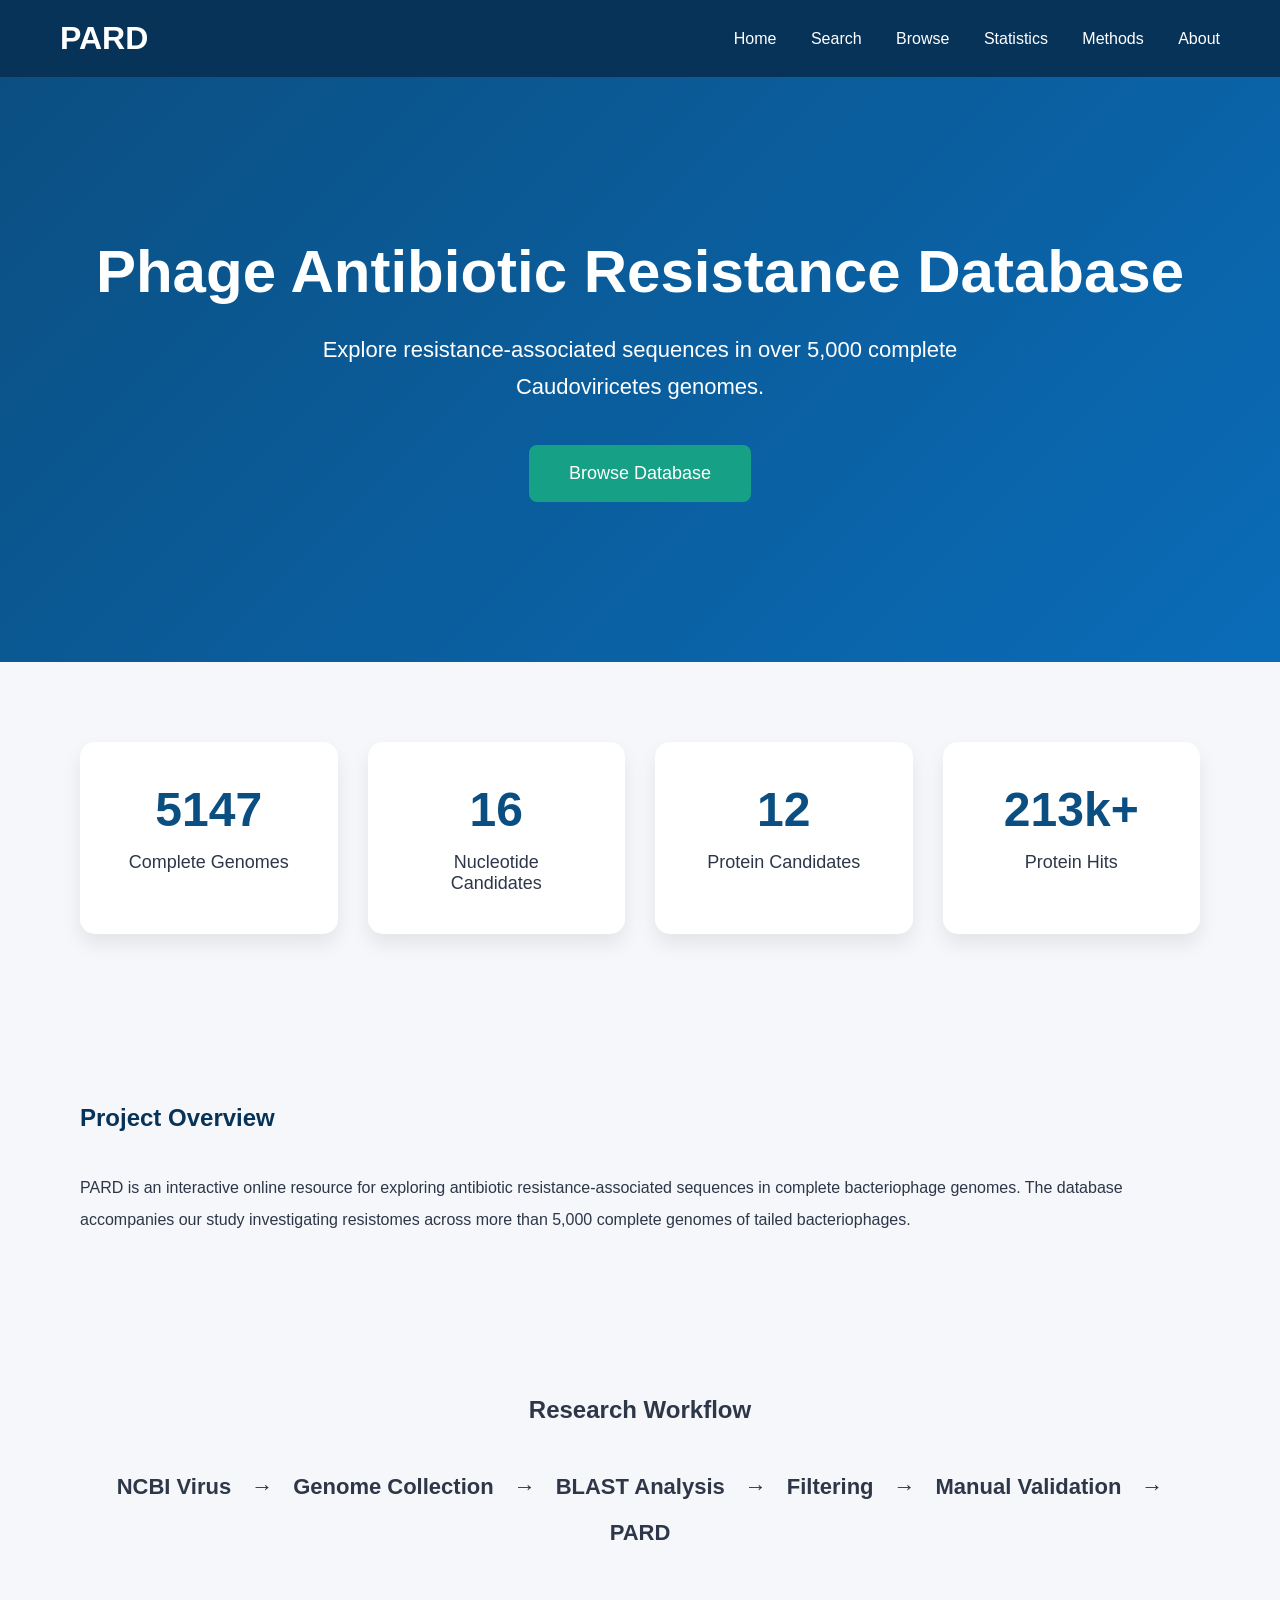
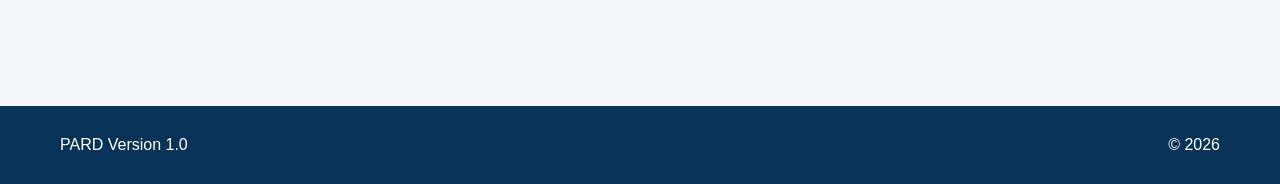
==== dev/index.html @ 7e2e26cc "baseline" ====
<!DOCTYPE html>
<html lang="en">

<head>

    <meta charset="UTF-8">
    <meta name="viewport"
          content="width=device-width, initial-scale=1.0">

    <title>PARD | Phage Antibiotic Resistance Database</title>

    <link rel="stylesheet"
          href="css/style.css">

</head>

<body>

<header>

    <div class="logo">

        PARD

    </div>

    <nav>

        <a href="#">Home</a>
        <a href="pages/search.html">Search</a>
        <a href="pages/browse.html">Browse</a>
        <a href="pages/statistics.html">Statistics</a>
        <a href="pages/methods.html">Methods</a>
        <a href="pages/about.html">About</a>

    </nav>

</header>

<section class="hero">

    <div class="hero-content">

        <h1>
            Phage Antibiotic Resistance Database
        </h1>

        <p>

            Explore resistance-associated sequences in over
            5,000 complete Caudoviricetes genomes.

        </p>

        <button id="browseButton">

            Browse Database

        </button>

    </div>

</section>

<section class="stats">

    <div class="card">

        <h2>5147</h2>

        <p>Complete Genomes</p>

    </div>

    <div class="card">

        <h2>16</h2>

        <p>Nucleotide Candidates</p>

    </div>

    <div class="card">

        <h2>12</h2>

        <p>Protein Candidates</p>

    </div>

    <div class="card">

        <h2>213k+</h2>

        <p>Protein Hits</p>

    </div>

</section>

<section class="overview">

<h2>

Project Overview

</h2>

<p>

PARD is an interactive online resource for exploring
antibiotic resistance-associated sequences in complete
bacteriophage genomes. The database accompanies our
study investigating resistomes across more than
5,000 complete genomes of tailed bacteriophages.

</p>

</section>

<section class="workflow">

<h2>

Research Workflow

</h2>

<div class="workflow-box">

NCBI Virus

<span>→</span>

Genome Collection

<span>→</span>

BLAST Analysis

<span>→</span>

Filtering

<span>→</span>

Manual Validation

<span>→</span>

PARD

</div>

</section>

<footer>

<div>

PARD Version 1.0

</div>

<div>

© 2026

</div>

</footer>

<script src="js/app.js"></script>

</body>

</html>
---- dev/css/style.css ----
*{
    margin:0;
    padding:0;
    box-sizing:border-box;
}

body{

    font-family:Arial,Helvetica,sans-serif;

    background:#f5f7fa;

    color:#2d3748;

}

header{

    display:flex;

    justify-content:space-between;

    align-items:center;

    padding:20px 60px;

    background:#083358;

    color:white;

    position:sticky;

    top:0;

}

.logo{

    font-size:32px;

    font-weight:bold;

}

nav a{

    color:white;

    text-decoration:none;

    margin-left:30px;

    transition:.3s;

}

nav a:hover{

    color:#80d4ff;

}

.hero{

    height:65vh;

    display:flex;

    justify-content:center;

    align-items:center;

    text-align:center;

    background:linear-gradient(135deg,#0b4f82,#0a6cb8);

    color:white;

}

.hero h1{

    font-size:60px;

    margin-bottom:25px;

}

.hero p{

    width:700px;

    max-width:90%;

    margin:auto;

    line-height:1.7;

    font-size:22px;

}

.hero button{

    margin-top:40px;

    padding:18px 40px;

    border:none;

    border-radius:8px;

    background:#16a085;

    color:white;

    font-size:18px;

    cursor:pointer;

}

.hero button:hover{

    background:#1abc9c;

}

.stats{

    display:grid;

    grid-template-columns:repeat(4,1fr);

    gap:30px;

    padding:80px;

}

.card{

    background:white;

    padding:40px;

    border-radius:15px;

    text-align:center;

    box-shadow:0 10px 20px rgba(0,0,0,.08);

}

.card h2{

    font-size:48px;

    color:#0b4f82;

}

.card p{

    margin-top:15px;

    font-size:18px;

}

.overview{

    padding:80px;

    line-height:2;

}

.overview h2{

    color:#083358;

    margin-bottom:30px;

}

.workflow{

    padding:80px;

    text-align:center;

}

.workflow h2{

    margin-bottom:50px;

}

.workflow-box{

    display:flex;

    justify-content:center;

    align-items:center;

    gap:20px;

    flex-wrap:wrap;

    font-size:22px;

    font-weight:bold;

}

footer{

    margin-top:80px;

    background:#083358;

    color:white;

    display:flex;

    justify-content:space-between;

    padding:30px 60px;

}

@media(max-width:900px){

.stats{

grid-template-columns:1fr 1fr;

}

.hero h1{

font-size:42px;

}

}

@media(max-width:600px){

.stats{

grid-template-columns:1fr;

}

header{

flex-direction:column;

}

nav{

margin-top:20px;

}

}
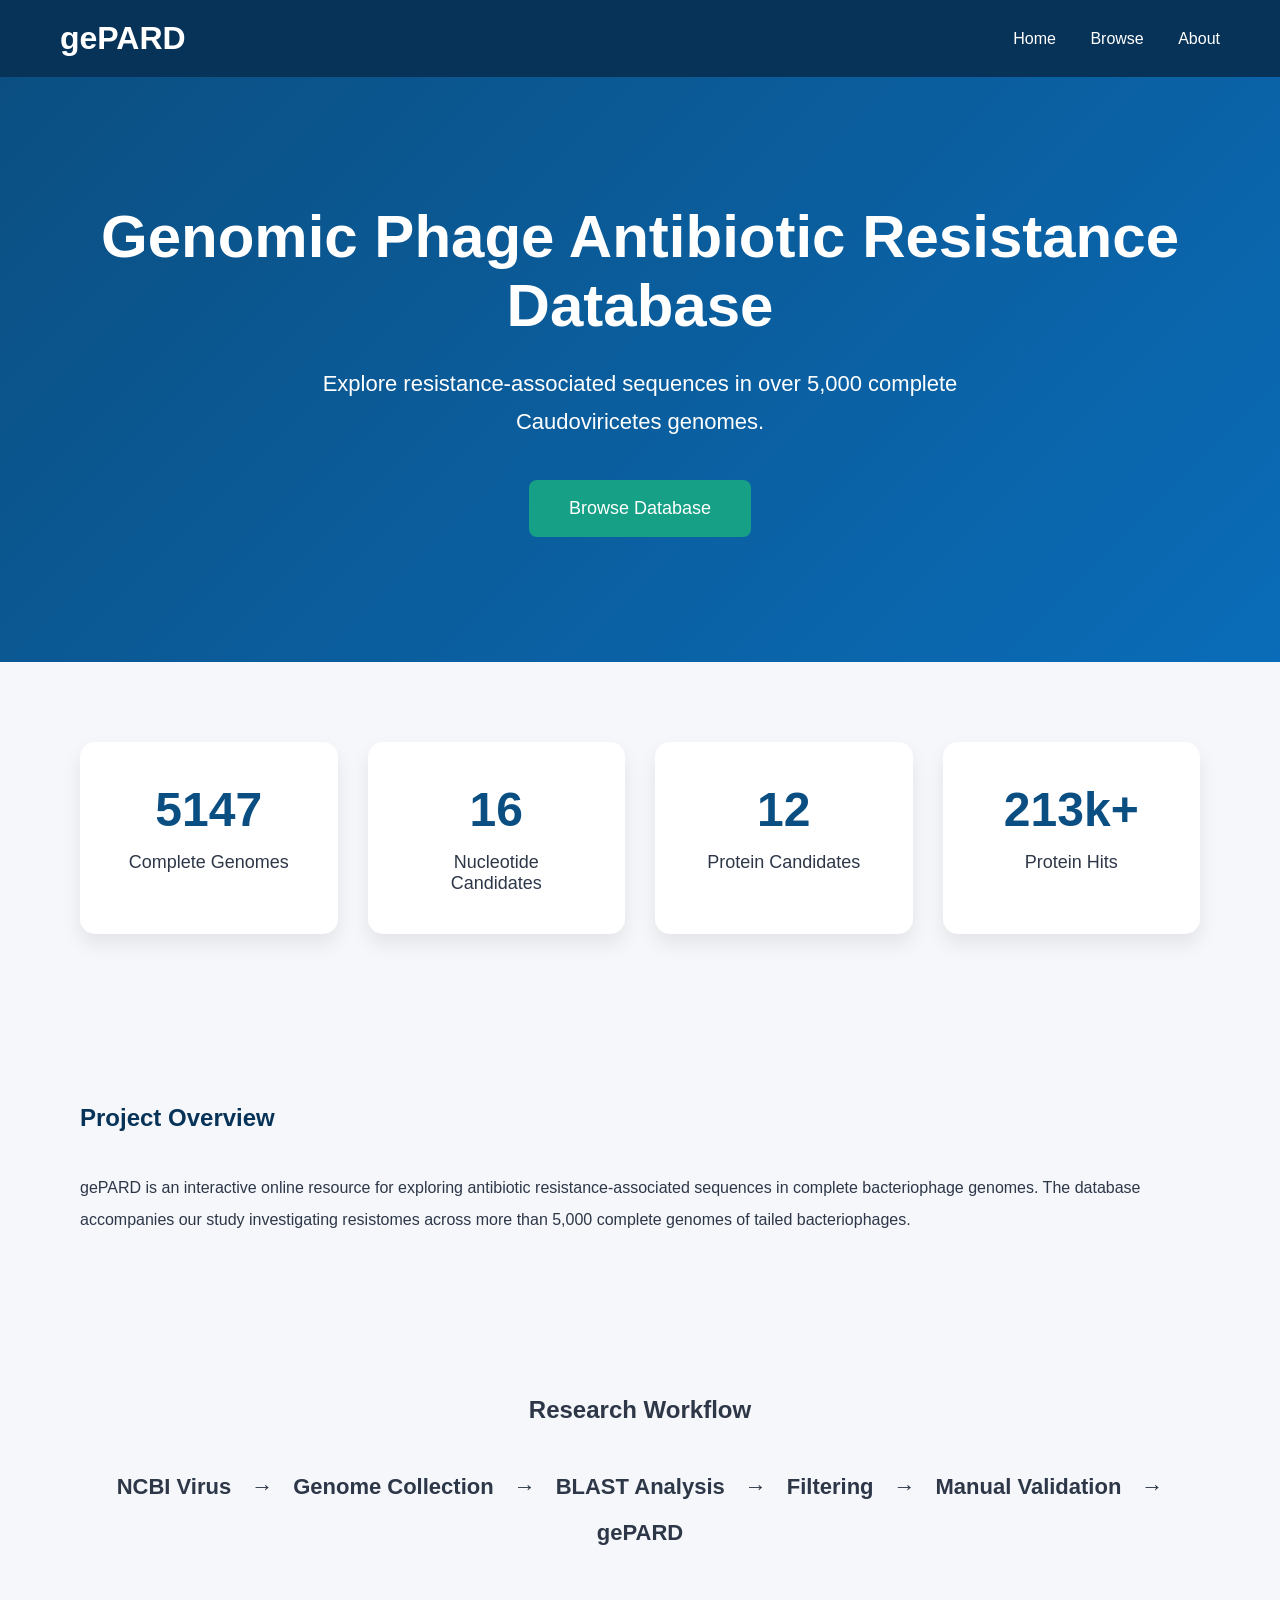
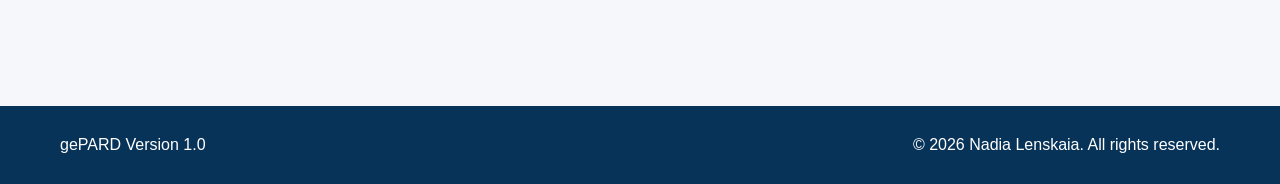
==== commit 045c9287: "restored gePARD to its former glory and fixed bugs yaygit status!" ====
--- a/dev/index.html
+++ b/dev/index.html
@@ -7,7 +7,7 @@
     <meta name="viewport"
           content="width=device-width, initial-scale=1.0">
 
-    <title>PARD | Phage Antibiotic Resistance Database</title>
+    <title>gePARD | Phage Antibiotic Resistance Database</title>
 
     <link rel="stylesheet"
           href="css/style.css">
@@ -20,17 +20,17 @@
 
     <div class="logo">
 
-        PARD
+        gePARD
 
     </div>
 
     <nav>
 
-        <a href="#">Home</a>
-        <a href="pages/search.html">Search</a>
-        <a href="pages/browse.html">Browse</a>
+        <a href="#">Home</a> <!--
+        <a href="pages/search.html">Search</a> -->
+        <a href="pages/browse.html">Browse</a> <!--
         <a href="pages/statistics.html">Statistics</a>
-        <a href="pages/methods.html">Methods</a>
+        <a href="pages/methods.html">Methods</a> -->
         <a href="pages/about.html">About</a>
 
     </nav>
@@ -42,7 +42,7 @@
     <div class="hero-content">
 
         <h1>
-            Phage Antibiotic Resistance Database
+           Genomic Phage Antibiotic Resistance Database
         </h1>
 
         <p>
@@ -108,7 +108,7 @@
 
 <p>
 
-PARD is an interactive online resource for exploring
+gePARD is an interactive online resource for exploring
 antibiotic resistance-associated sequences in complete
 bacteriophage genomes. The database accompanies our
 study investigating resistomes across more than
@@ -148,7 +148,7 @@
 
 <span>→</span>
 
-PARD
+gePARD
 
 </div>
 
@@ -158,18 +158,19 @@
 
 <div>
 
-PARD Version 1.0
+gePARD Version 1.0
 
 </div>
 
 <div>
 
-© 2026
+© 2026 Nadia Lenskaia. All rights reserved.
 
 </div>
 
 </footer>
 
+<script src="js/database.js"></script>
 <script src="js/app.js"></script>
 
 </body>
--- a/dev/css/style.css
+++ b/dev/css/style.css
@@ -14,250 +14,261 @@
 
 }
 
+header {
+
+    display: flex;
+
+    justify-content: space-between;
+
+    align-items: center;
+
+    padding: 20px 60px;
+
+    background: #083358;
+
+    color: white;
+
+    position: sticky;
+
+    top: 0;
+
+    z-index: 1000;
+
+}
+
+.logo{
+
+    color:white;
+
+    text-decoration: none;
+
+    font-size:32px;
+
+    font-weight:bold;
+
+}
+
+nav a{
+
+    color:white;
+
+    text-decoration:none;
+
+    margin-left:30px;
+
+    transition:.3s;
+
+}
+
+nav a:hover{
+
+    color:#80d4ff;
+
+}
+
+nav a.active {
+    font-weight: 700;
+    border-bottom: 2px solid currentColor;
+}
+
+.hero{
+
+    height:65vh;
+
+    display:flex;
+
+    justify-content:center;
+
+    align-items:center;
+
+    text-align:center;
+
+    background:linear-gradient(135deg,#0b4f82,#0a6cb8);
+
+    color:white;
+
+}
+
+.hero h1{
+
+    font-size:60px;
+
+    margin-bottom:25px;
+
+}
+
+.hero p{
+
+    width:700px;
+
+    max-width:90%;
+
+    margin:auto;
+
+    line-height:1.7;
+
+    font-size:22px;
+
+}
+
+.hero button{
+
+    margin-top:40px;
+
+    padding:18px 40px;
+
+    border:none;
+
+    border-radius:8px;
+
+    background:#16a085;
+
+    color:white;
+
+    font-size:18px;
+
+    cursor:pointer;
+
+}
+
+.hero button:hover{
+
+    background:#1abc9c;
+
+}
+
+.stats{
+
+    display:grid;
+
+    grid-template-columns:repeat(4,1fr);
+
+    gap:30px;
+
+    padding:80px;
+
+}
+
+.card{
+
+    background:white;
+
+    padding:40px;
+
+    border-radius:15px;
+
+    text-align:center;
+
+    box-shadow:0 10px 20px rgba(0,0,0,.08);
+
+}
+
+.card h2{
+
+    font-size:48px;
+
+    color:#0b4f82;
+
+}
+
+.card p{
+
+    margin-top:15px;
+
+    font-size:18px;
+
+}
+
+.overview{
+
+    padding:80px;
+
+    line-height:2;
+
+}
+
+.overview h2{
+
+    color:#083358;
+
+    margin-bottom:30px;
+
+}
+
+.workflow{
+
+    padding:80px;
+
+    text-align:center;
+
+}
+
+.workflow h2{
+
+    margin-bottom:50px;
+
+}
+
+.workflow-box{
+
+    display:flex;
+
+    justify-content:center;
+
+    align-items:center;
+
+    gap:20px;
+
+    flex-wrap:wrap;
+
+    font-size:22px;
+
+    font-weight:bold;
+
+}
+
+footer{
+
+    margin-top:80px;
+
+    background:#083358;
+
+    color:white;
+
+    display:flex;
+
+    justify-content:space-between;
+
+    padding:30px 60px;
+
+}
+
+@media(max-width:900px){
+
+.stats{
+
+grid-template-columns:1fr 1fr;
+
+}
+
+.hero h1{
+
+font-size:42px;
+
+}
+
+}
+
+@media(max-width:600px){
+
+.stats{
+
+grid-template-columns:1fr;
+
+}
+
 header{
 
-    display:flex;
-
-    justify-content:space-between;
-
-    align-items:center;
-
-    padding:20px 60px;
-
-    background:#083358;
-
-    color:white;
-
-    position:sticky;
-
-    top:0;
-
-}
-
-.logo{
-
-    font-size:32px;
-
-    font-weight:bold;
-
-}
-
-nav a{
-
-    color:white;
-
-    text-decoration:none;
-
-    margin-left:30px;
-
-    transition:.3s;
-
-}
-
-nav a:hover{
-
-    color:#80d4ff;
-
-}
-
-.hero{
-
-    height:65vh;
-
-    display:flex;
-
-    justify-content:center;
-
-    align-items:center;
-
-    text-align:center;
-
-    background:linear-gradient(135deg,#0b4f82,#0a6cb8);
-
-    color:white;
-
-}
-
-.hero h1{
-
-    font-size:60px;
-
-    margin-bottom:25px;
-
-}
-
-.hero p{
-
-    width:700px;
-
-    max-width:90%;
-
-    margin:auto;
-
-    line-height:1.7;
-
-    font-size:22px;
-
-}
-
-.hero button{
-
-    margin-top:40px;
-
-    padding:18px 40px;
-
-    border:none;
-
-    border-radius:8px;
-
-    background:#16a085;
-
-    color:white;
-
-    font-size:18px;
-
-    cursor:pointer;
-
-}
-
-.hero button:hover{
-
-    background:#1abc9c;
-
-}
-
-.stats{
-
-    display:grid;
-
-    grid-template-columns:repeat(4,1fr);
-
-    gap:30px;
-
-    padding:80px;
-
-}
-
-.card{
-
-    background:white;
-
-    padding:40px;
-
-    border-radius:15px;
-
-    text-align:center;
-
-    box-shadow:0 10px 20px rgba(0,0,0,.08);
-
-}
-
-.card h2{
-
-    font-size:48px;
-
-    color:#0b4f82;
-
-}
-
-.card p{
-
-    margin-top:15px;
-
-    font-size:18px;
-
-}
-
-.overview{
-
-    padding:80px;
-
-    line-height:2;
-
-}
-
-.overview h2{
-
-    color:#083358;
-
-    margin-bottom:30px;
-
-}
-
-.workflow{
-
-    padding:80px;
-
-    text-align:center;
-
-}
-
-.workflow h2{
-
-    margin-bottom:50px;
-
-}
-
-.workflow-box{
-
-    display:flex;
-
-    justify-content:center;
-
-    align-items:center;
-
-    gap:20px;
-
-    flex-wrap:wrap;
-
-    font-size:22px;
-
-    font-weight:bold;
-
-}
-
-footer{
-
-    margin-top:80px;
-
-    background:#083358;
-
-    color:white;
-
-    display:flex;
-
-    justify-content:space-between;
-
-    padding:30px 60px;
-
-}
-
-@media(max-width:900px){
-
-.stats{
-
-grid-template-columns:1fr 1fr;
-
-}
-
-.hero h1{
-
-font-size:42px;
-
-}
-
-}
-
-@media(max-width:600px){
-
-.stats{
-
-grid-template-columns:1fr;
-
-}
-
-header{
-
 flex-direction:column;
 
 }
@@ -268,4 +279,765 @@
 
 }
 
+.genome-actions {
+    flex-direction: column;
+    align-items: stretch;
+}
+
+.action-button {
+    text-align: center;
+}
+
+}
+
+#genomeContainer {
+    display: grid;
+
+    grid-template-columns:
+        repeat(auto-fit, minmax(290px, 1fr));
+
+    gap: 22px;
+    padding: 22px 30px 30px;
+}
+
+.genome-card {
+    position: relative;
+
+    padding: 22px;
+
+    background: white;
+    border: 1px solid #dde5ea;
+    border-radius: 14px;
+
+    box-shadow: 0 3px 12px rgba(26, 48, 62, 0.07);
+
+    cursor: pointer;
+
+    transition:
+        transform 0.18s ease,
+        box-shadow 0.18s ease,
+        border-color 0.18s ease;
+}
+
+.genome-card:hover {
+    transform: translateY(-4px);
+    border-color: #9ac9df;
+    box-shadow: 0 10px 24px rgba(26, 48, 62, 0.13);
+}
+
+.genome-card:focus-visible {
+    outline: 3px solid rgba(11, 79, 130, 0.35);
+    outline-offset: 4px;
+
+    transform: translateY(-4px);
+    border-color: #9ac9df;
+
+    box-shadow: 0 10px 24px rgba(26, 48, 62, 0.13);
+}
+
+.genome-card h2 {
+    margin: 0 0 12px;
+
+    color: #173c50;
+
+    font-size: 1.2rem;
+    line-height: 1.35;
+}
+
+.genome-card p {
+    margin: 8px 0;
+
+    color: #52616b;
+
+    line-height: 1.5;
+}
+
+.genome-card strong {
+    color: #263943;
+}
+
+.info-row {
+    display: grid;
+    grid-template-columns: 180px minmax(0, 1fr);
+    gap: 20px;
+    padding: 10px 0;
+    border-bottom: 1px solid #ddd;
+}
+
+@media (max-width: 600px) {
+
+    .info-row {
+        grid-template-columns: 1fr;
+        gap: 4px;
+    }
+
+}
+
+.info-row:last-child {
+    border-bottom: none;
+}
+
+.info-label {
+
+    font-weight: bold;
+
+}
+
+.info-value {
+    color: #333;
+    overflow-wrap: anywhere;
+}
+
+.info-value a {
+    color: #0b4f82;
+    text-decoration: none;
+    font-weight: 600;
+}
+
+.info-value a:hover {
+    text-decoration: underline;
+}
+
+.browse-controls {
+    display: grid;
+
+    grid-template-columns:
+        minmax(240px, 2fr)
+        minmax(180px, 1fr)
+        minmax(180px, 1fr)
+        auto;
+
+    gap: 18px;
+    align-items: end;
+}
+
+.browse-controls input,
+.browse-controls select {
+    width: 100%;
+    min-height: 44px;
+    padding: 10px 12px;
+
+    border: 1px solid #bdcbd4;
+    border-radius: 8px;
+
+    background: white;
+    color: #25343e;
+
+    font: inherit;
+}
+
+.browse-controls input::placeholder {
+    color: #8a979f;
+}
+
+.control-group {
+    display: flex;
+    flex-direction: column;
+    gap: 7px;
+}
+
+.control-group label {
+    color: #34424d;
+    font-size: 0.88rem;
+    font-weight: 700;
+}
+
+.genome-section {
+
+    background: white;
+
+    padding: 20px;
+
+    margin-bottom: 25px;
+
+    border-radius: 8px;
+
+    box-shadow: 0 2px 6px rgba(0,0,0,0.08);
+
+}
+
+.genome-section h3 {
+
+    margin-top: 0;
+
+    margin-bottom: 15px;
+
+    border-bottom: 2px solid #083358;
+
+    padding-bottom: 8px;
+
+}
+
+.analysis-status {
+    display: inline-block;
+    margin-bottom: 18px;
+    padding: 7px 12px;
+    border-radius: 999px;
+    font-size: 0.9rem;
+    font-weight: bold;
+}
+
+.genome-card .analysis-status {
+    margin-bottom: 10px;
+    font-size: 0.82rem;
+    line-height: 1.35;
+    white-space: normal;
+}
+
+.status-high {
+    background: #fbe9e7;
+    color: #a93226;
+    border: 1px solid #e6b0aa;
+}
+
+.status-review {
+    background: #fff4d6;
+    color: #7d5a00;
+    border: 1px solid #e6c86e;
+}
+
+.status-none {
+    background: #eaf7ef;
+    color: #27633c;
+    border: 1px solid #9fd4b1;
+}
+
+.analysis-note {
+    margin-top: 18px;
+    padding: 12px;
+    background: #f5f7fa;
+    border-left: 4px solid #083358;
+    line-height: 1.5;
+    font-size: 0.92rem;
+    color: #4a5568;
+}
+
+.genome-page {
+    width: min(1000px, calc(100% - 40px));
+    margin: 40px auto;
+}
+
+.genome-page > h2 {
+    margin-bottom: 25px;
+    color: #083358;
+}
+
+.genome-accession {
+    margin-top: -18px;
+    margin-bottom: 24px;
+    color: #5f6b76;
+    font-family: monospace;
+    font-size: 1rem;
+}
+
+.genome-actions {
+    display: flex;
+    justify-content: space-between;
+    align-items: center;
+    gap: 12px;
+    margin-bottom: 24px;
+}
+
+.action-button {
+    display: inline-block;
+    padding: 10px 16px;
+    border-radius: 7px;
+    text-decoration: none;
+    font-weight: 600;
+    transition:
+        background-color 0.2s ease,
+        border-color 0.2s ease,
+        transform 0.2s ease;
+}
+
+.action-button:hover {
+    transform: translateY(-1px);
+}
+
+.action-primary {
+    background: #0b4f82;
+    color: white;
+    border: 1px solid #0b4f82;
+}
+
+.action-primary:hover {
+    background: #083358;
+    border-color: #083358;
+}
+
+.action-secondary {
+    background: white;
+    color: #0b4f82;
+    border: 1px solid #0b4f82;
+}
+
+.action-secondary:hover {
+    background: #edf5fa;
+}
+
+#genomeCount {
+    margin: 0;
+    color: #263943;
+    font-weight: 700;
+}
+
+.empty-results {
+    max-width: 620px;
+    margin: 50px auto;
+    padding: 32px;
+    text-align: center;
+    background: #f7fafc;
+    border: 1px solid #d6e0e8;
+    border-radius: 10px;
+}
+
+.empty-results h2 {
+    margin-top: 0;
+    margin-bottom: 12px;
+    color: #083358;
+}
+
+.empty-results p {
+    margin-bottom: 22px;
+    color: #5f6b76;
+    line-height: 1.6;
+}
+
+.clear-search-button {
+    padding: 10px 18px;
+    border: 1px solid #0b4f82;
+    border-radius: 7px;
+    background: #0b4f82;
+    color: white;
+    font: inherit;
+    font-weight: 600;
+    cursor: pointer;
+}
+
+.clear-search-button:hover {
+    background: #083358;
+    border-color: #083358;
+}
+
+.clear-search-button:focus-visible {
+    outline: 3px solid rgba(11, 79, 130, 0.3);
+    outline-offset: 3px;
+}
+
+#paginationControls {
+    display: flex;
+    justify-content: center;
+    align-items: center;
+    gap: 14px;
+    margin-top: 28px;
+    margin-bottom: 28px;
+}
+
+.pagination-button {
+    padding: 9px 16px;
+    border: 1px solid #0b4f82;
+    border-radius: 7px;
+    background: #0b4f82;
+    color: white;
+    font: inherit;
+    font-weight: 600;
+    cursor: pointer;
+}
+
+.pagination-button:hover:not(:disabled) {
+    background: #083358;
+    border-color: #083358;
+}
+
+.pagination-button:disabled {
+    background: #d9e0e5;
+    border-color: #c5ced5;
+    color: #6c757d;
+    cursor: not-allowed;
+}
+
+.pagination-button:focus-visible {
+    outline: 3px solid rgba(11, 79, 130, 0.3);
+    outline-offset: 3px;
+}
+
+.pagination-information {
+    min-width: 110px;
+    text-align: center;
+    color: #45515c;
+    font-weight: 600;
+}
+
+.reset-browse-button {
+    padding: 7px 14px;
+    border: 1px solid #687782;
+    border-radius: 7px;
+    background: white;
+    color: #34424d;
+    font: inherit;
+    font-weight: 600;
+    cursor: pointer;
+}
+
+.reset-browse-button:hover {
+    background: #edf1f4;
+    border-color: #45515c;
+}
+
+.reset-browse-button:focus-visible {
+    outline: 3px solid rgba(11, 79, 130, 0.3);
+    outline-offset: 3px;
+}
+
+.browse-load-error {
+    max-width: 620px;
+    margin: 50px auto;
+    padding: 32px;
+    text-align: center;
+    background: #fff1f0;
+    border: 1px solid #e4aaa5;
+    border-radius: 10px;
+}
+
+.browse-load-error h2 {
+    margin-top: 0;
+    color: #8f2f27;
+}
+
+.browse-load-error p {
+    margin-bottom: 0;
+    color: #643b38;
+    line-height: 1.6;
+}
+
+.browse-intro {
+    display: grid;
+
+    grid-template-columns:
+        minmax(280px, auto)
+        minmax(300px, 620px);
+
+    align-items: center;
+    justify-content: space-between;
+    gap: 50px;
+
+    max-width: none;
+
+    margin: 0 30px 18px;
+    padding-top: 22px;
+}
+
+.page-label {
+    margin-bottom: 8px;
+    color: #1677a8;
+    font-size: 0.8rem;
+    font-weight: 700;
+    letter-spacing: 0.12em;
+}
+
+.browse-intro h1 {
+    margin: 0;
+
+    font-size: clamp(2rem, 4vw, 3rem);
+    line-height: 1.1;
+}
+
+.browse-description {
+    margin: 0;
+
+    max-width: 620px;
+
+    color: #5b6872;
+
+    font-size: 1rem;
+    line-height: 1.6;
+}
+
+.browse-toolbar {
+    margin: 0 30px 30px;
+    padding: 22px;
+
+    background: white;
+    border: 1px solid #dce4e9;
+    border-radius: 14px;
+
+    box-shadow: 0 4px 16px rgba(24, 46, 61, 0.06);
+}
+
+.results-header {
+    display: flex;
+    justify-content: space-between;
+    align-items: center;
+
+    gap: 20px;
+    margin: 26px 30px 0;
+}
+
+.results-hint {
+    margin: 0;
+    color: #71808a;
+    font-size: 0.9rem;
+}
+
+.card-metrics {
+    display: grid;
+    grid-template-columns: repeat(3, 1fr);
+
+    gap: 8px;
+
+    margin-top: 18px;
+    padding-top: 16px;
+
+    border-top: 1px solid #e5ebef;
+}
+
+.card-metrics > div {
+    min-width: 0;
+}
+
+.metric-label {
+    display: block;
+
+    margin-bottom: 4px;
+
+    color: #74828b;
+
+    font-size: 0.72rem;
+    line-height: 1.3;
+}
+
+.card-metrics strong {
+    font-size: 0.9rem;
+}
+
+.card-link {
+    display: flex;
+    justify-content: flex-end;
+
+    gap: 6px;
+
+    margin-top: 18px;
+
+    color: #1677a8;
+
+    font-size: 0.88rem;
+    font-weight: 700;
+}
+
+.card-link span {
+    transition: transform 0.18s ease;
+}
+
+.genome-card:hover .card-link span {
+    transform: translateX(3px);
+}
+
+@media (max-width: 850px) {
+
+    .browse-intro {
+        grid-template-columns: 1fr;
+        gap: 12px;
+    }
+
+    .browse-description {
+        max-width: 680px;
+    }
+
+    .browse-controls {
+        grid-template-columns: 1fr 1fr;
+    }
+
+    .search-control {
+        grid-column: 1 / -1;
+    }
+
+    .reset-browse-button {
+        min-height: 44px;
+    }
+
+}
+
+@media (max-width: 650px) {
+
+    .results-header {
+        flex-direction: column;
+        align-items: flex-start;
+        gap: 5px;
+    }
+
+}
+
+@media (max-width: 560px) {
+
+    .browse-intro {
+        margin-left: 18px;
+        margin-right: 18px;
+    }
+
+    .browse-toolbar {
+        margin-left: 18px;
+        margin-right: 18px;
+    }
+
+    .results-header {
+        margin-left: 18px;
+        margin-right: 18px;
+    }
+
+    #genomeContainer {
+        padding-left: 18px;
+        padding-right: 18px;
+    }
+
+    .browse-controls {
+        grid-template-columns: 1fr;
+    }
+
+    .search-control {
+        grid-column: auto;
+    }
+
+    .reset-browse-button {
+        width: 100%;
+        min-height: 44px;
+    }
+
+}
+
+@media (max-width: 380px) {
+
+    .card-metrics {
+        grid-template-columns: 1fr;
+    }
+
+}
+
+/* =========================
+   ABOUT PAGE
+   ========================= */
+
+.about-page {
+    width: min(1000px, calc(100% - 40px));
+    margin: 0 auto;
+    padding: 55px 0 20px;
+}
+
+.about-intro {
+    margin-bottom: 45px;
+}
+
+.about-intro h1 {
+    margin: 0 0 20px;
+
+    color: #083358;
+
+    font-size: clamp(2.2rem, 5vw, 3.5rem);
+    line-height: 1.1;
+}
+
+.about-lead {
+    max-width: 780px;
+
+    color: #5b6872;
+
+    font-size: 1.2rem;
+    line-height: 1.7;
+}
+
+.about-section {
+    margin-bottom: 35px;
+    padding: 30px;
+
+    background: white;
+
+    border: 1px solid #dce4e9;
+    border-radius: 14px;
+
+    box-shadow: 0 4px 16px rgba(24, 46, 61, 0.06);
+}
+
+.about-section h2 {
+    margin: 0 0 18px;
+
+    color: #083358;
+
+    font-size: 1.7rem;
+}
+
+.about-section p {
+    margin-bottom: 16px;
+
+    color: #4f5d66;
+
+    line-height: 1.7;
+}
+
+.about-section p:last-child {
+    margin-bottom: 0;
+}
+
+.about-section a {
+    color: #0b4f82;
+
+    font-weight: 600;
+
+    text-decoration: none;
+}
+
+.about-section a:hover {
+    text-decoration: underline;
+}
+
+.about-grid {
+    display: grid;
+
+    grid-template-columns:
+        repeat(3, 1fr);
+
+    gap: 20px;
+}
+
+.about-card {
+    padding: 25px;
+
+    background: #f5f7fa;
+
+    border: 1px solid #dce4e9;
+    border-radius: 10px;
+}
+
+.about-card h3 {
+    margin: 0 0 12px;
+
+    color: #0b4f82;
+
+    font-size: 1.5rem;
+}
+
+.about-card p {
+    margin: 0;
+
+    font-size: 0.95rem;
+}
+
+.about-contact {
+    margin-bottom: 0;
+}
+
+@media (max-width: 700px) {
+
+    .about-page {
+        width: min(100% - 30px, 1000px);
+
+        padding-top: 35px;
+    }
+
+    .about-section {
+        padding: 24px;
+    }
+
+    .about-grid {
+        grid-template-columns: 1fr;
+    }
+
 }
